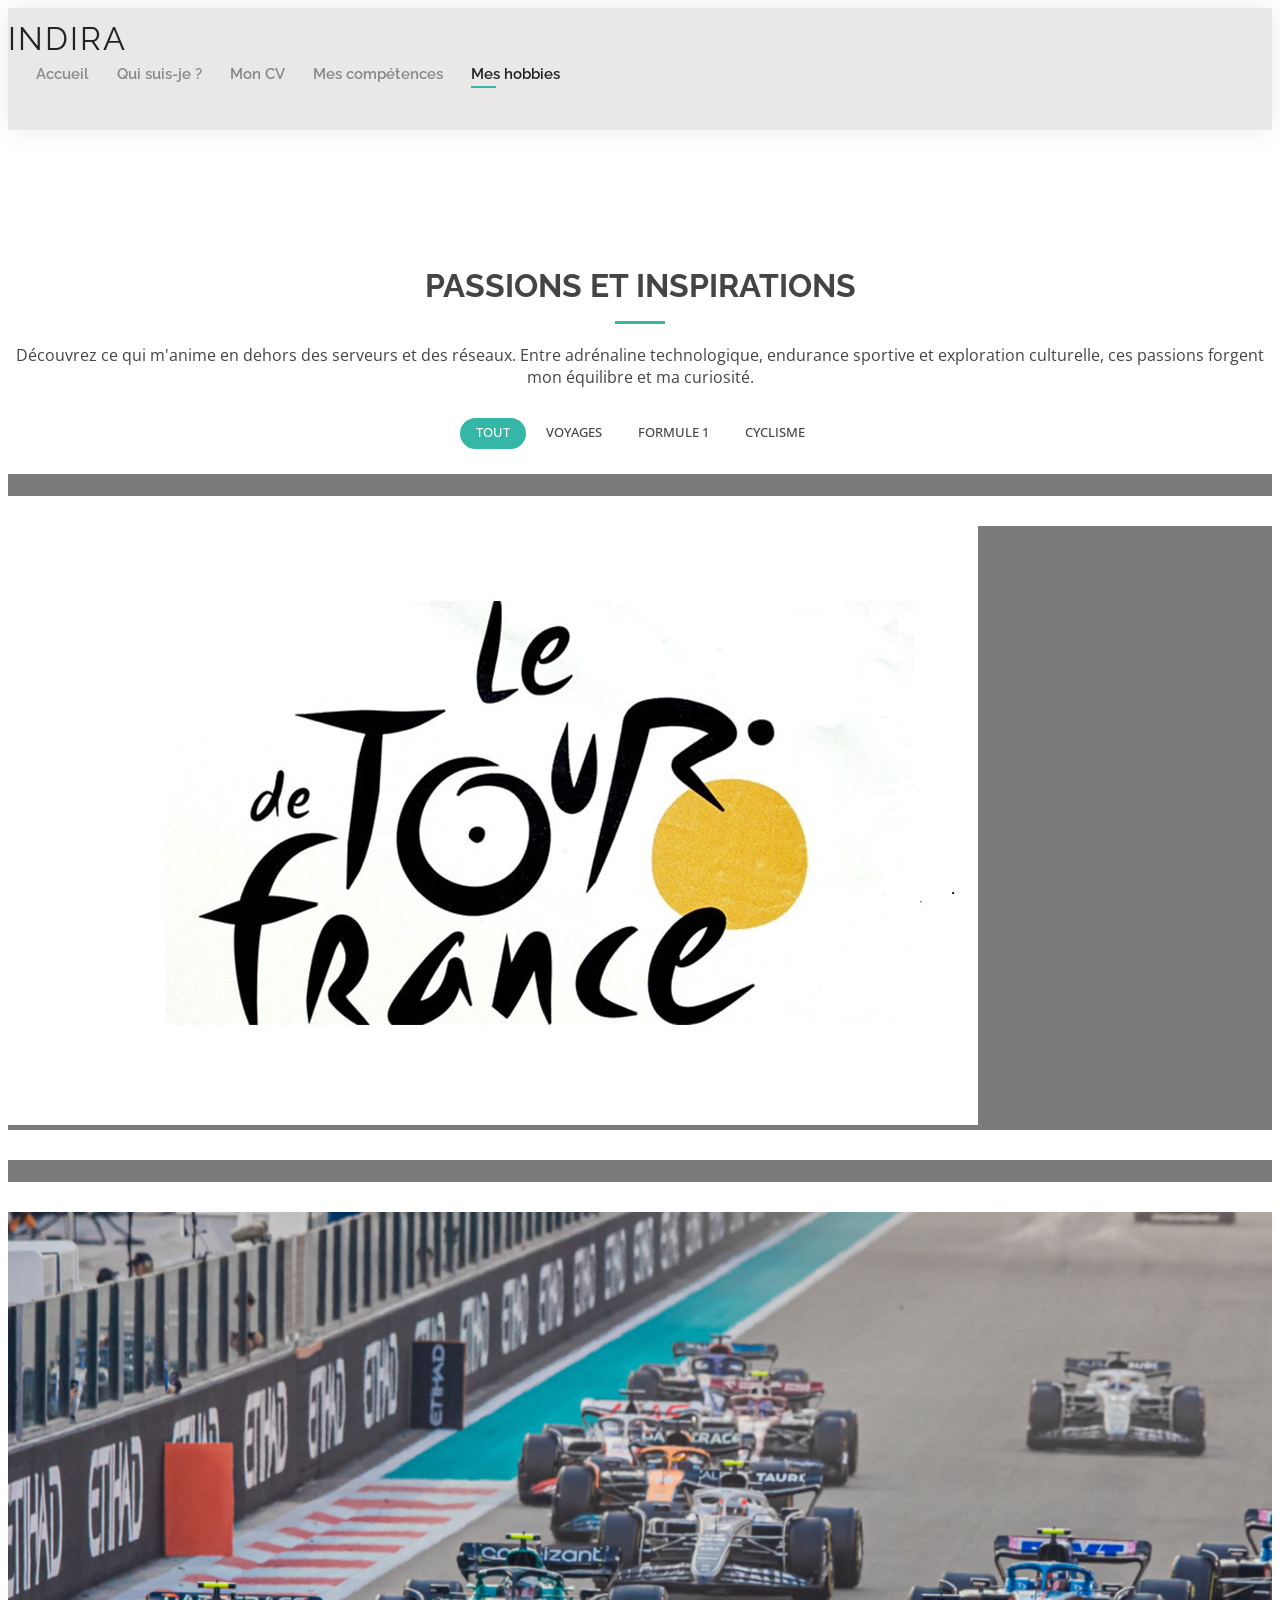
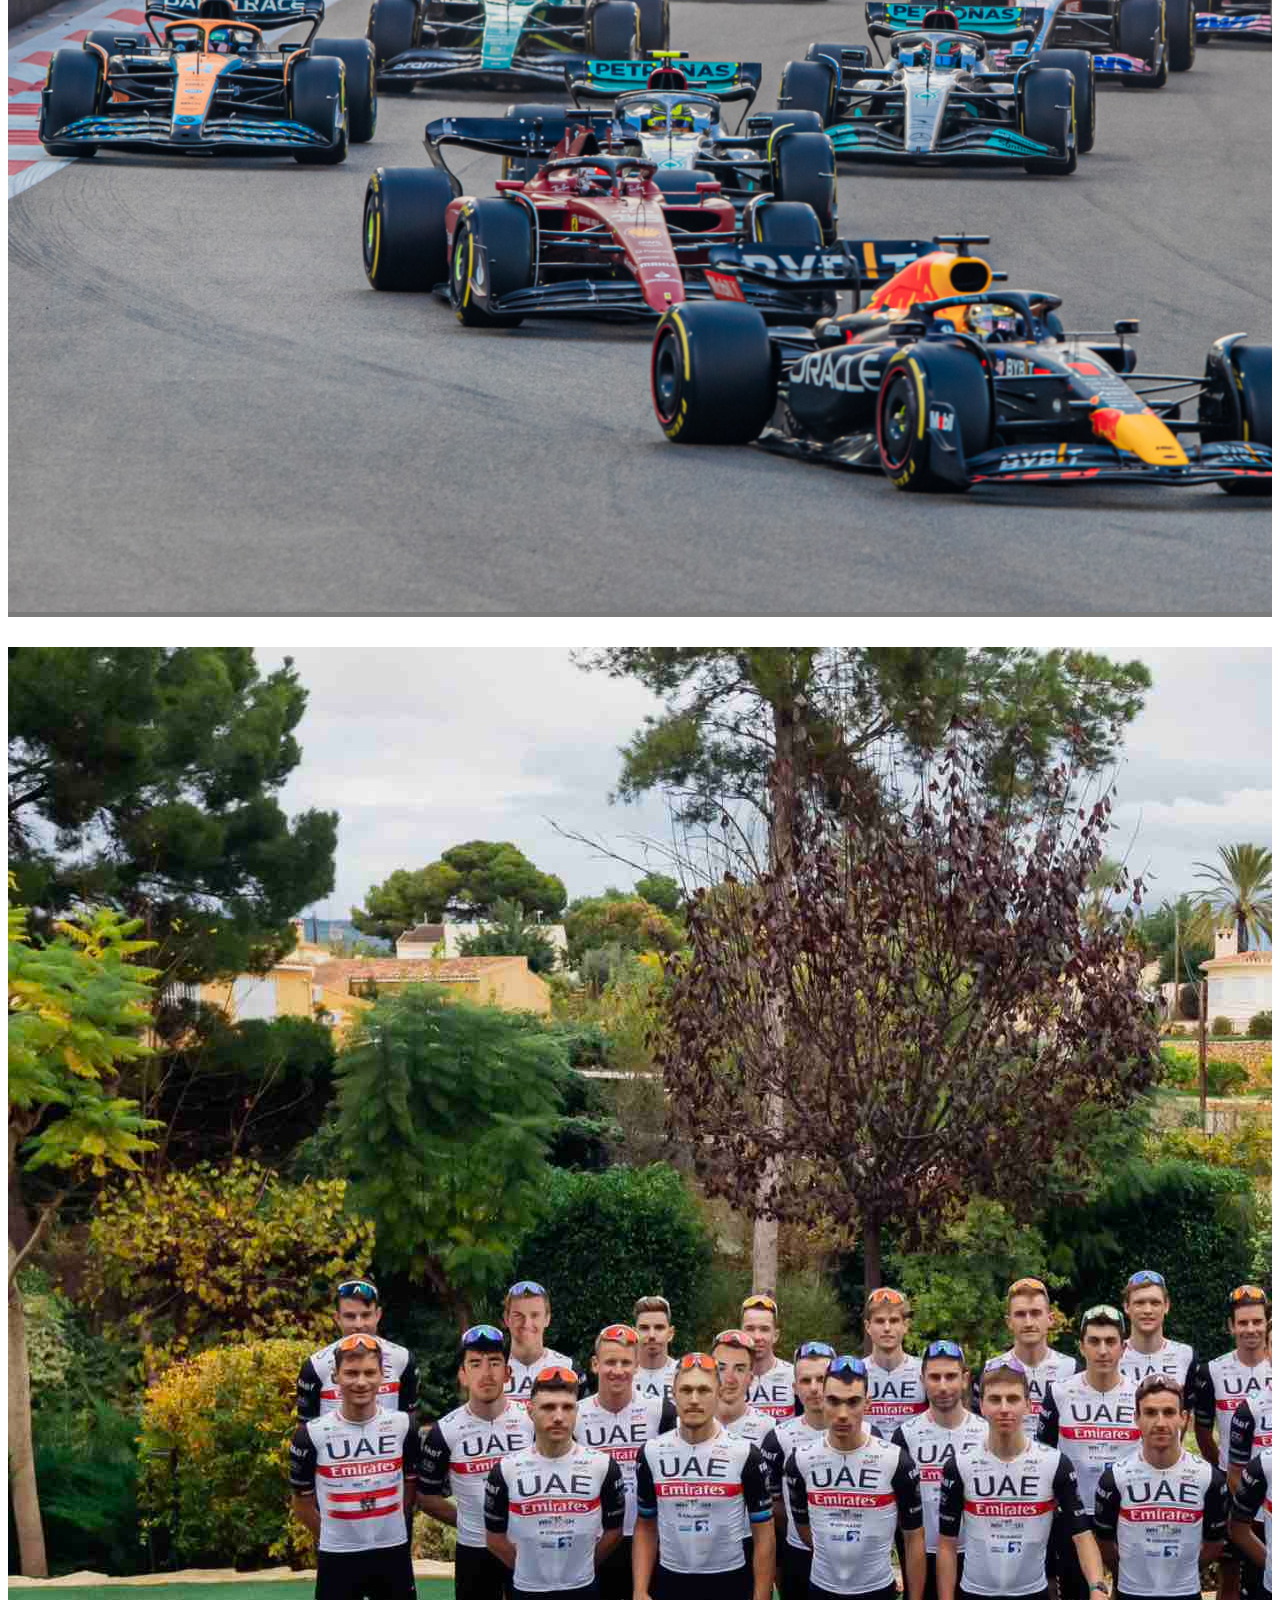
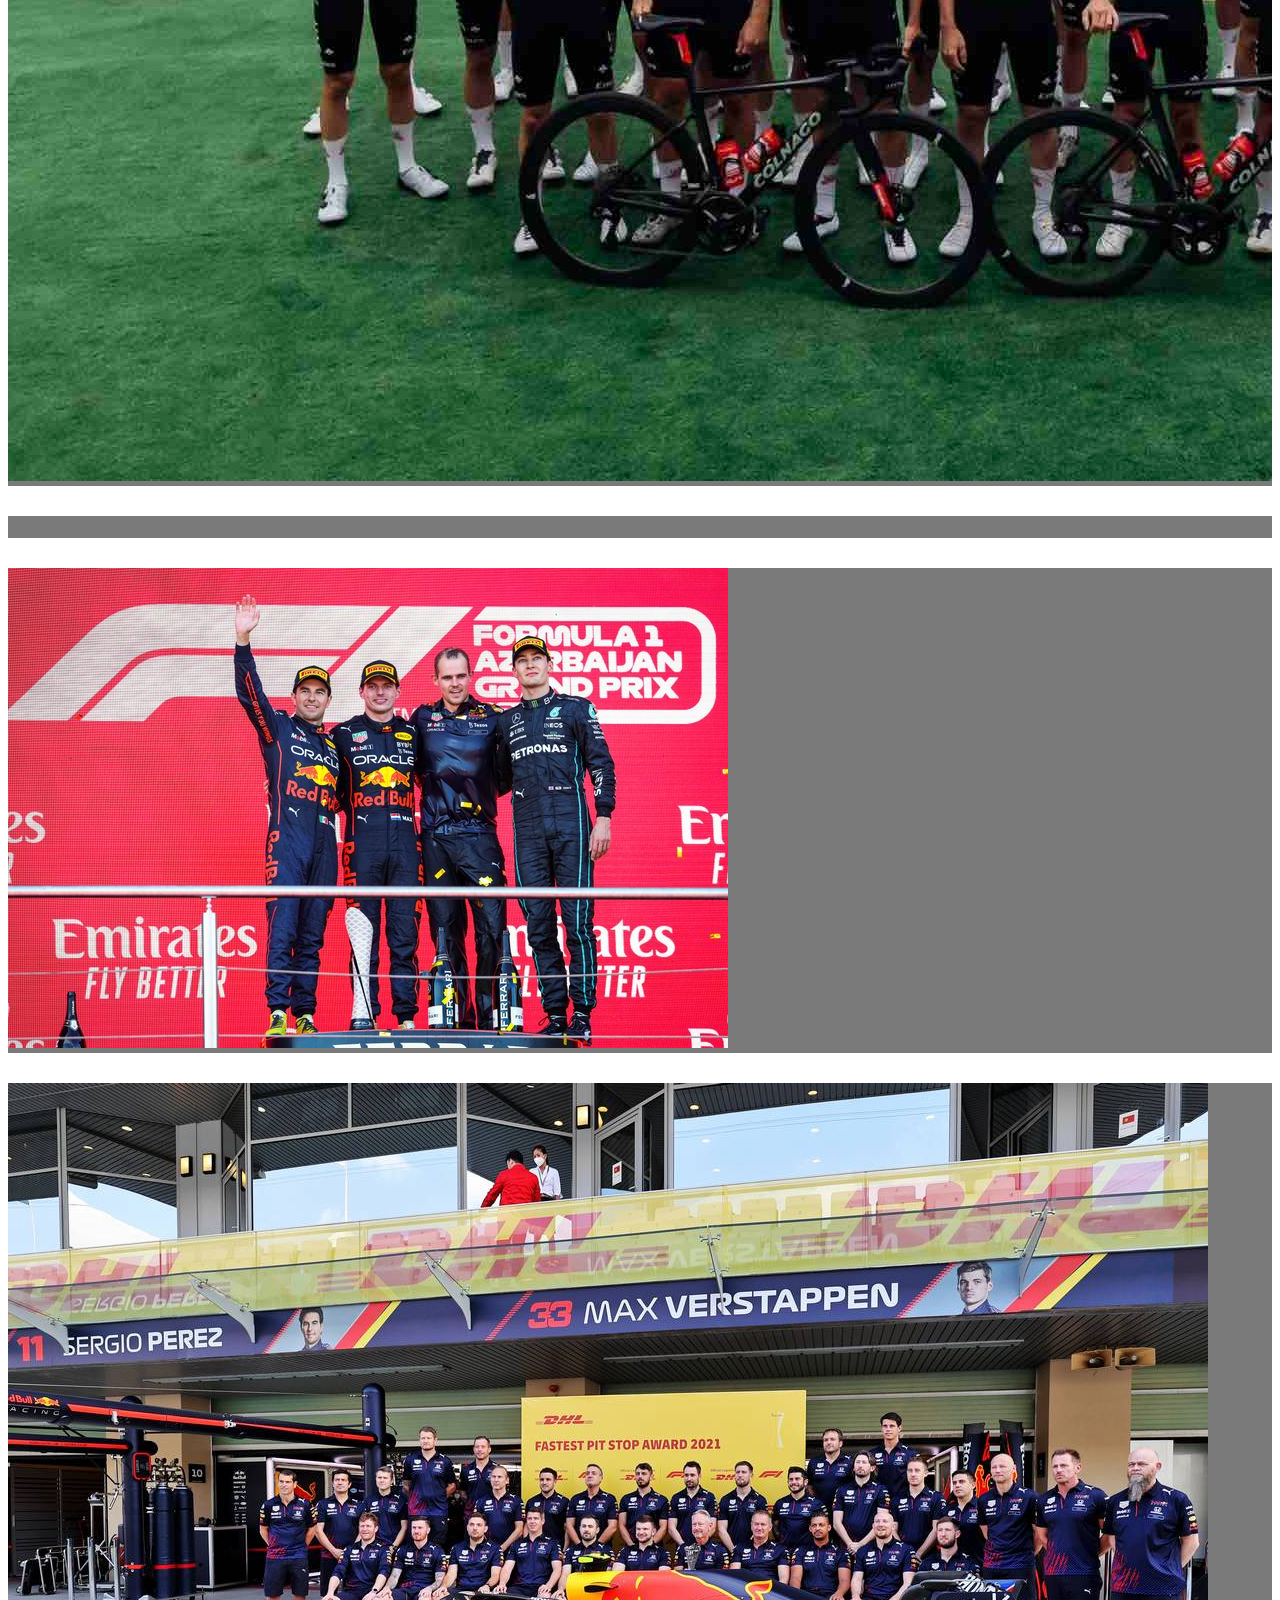
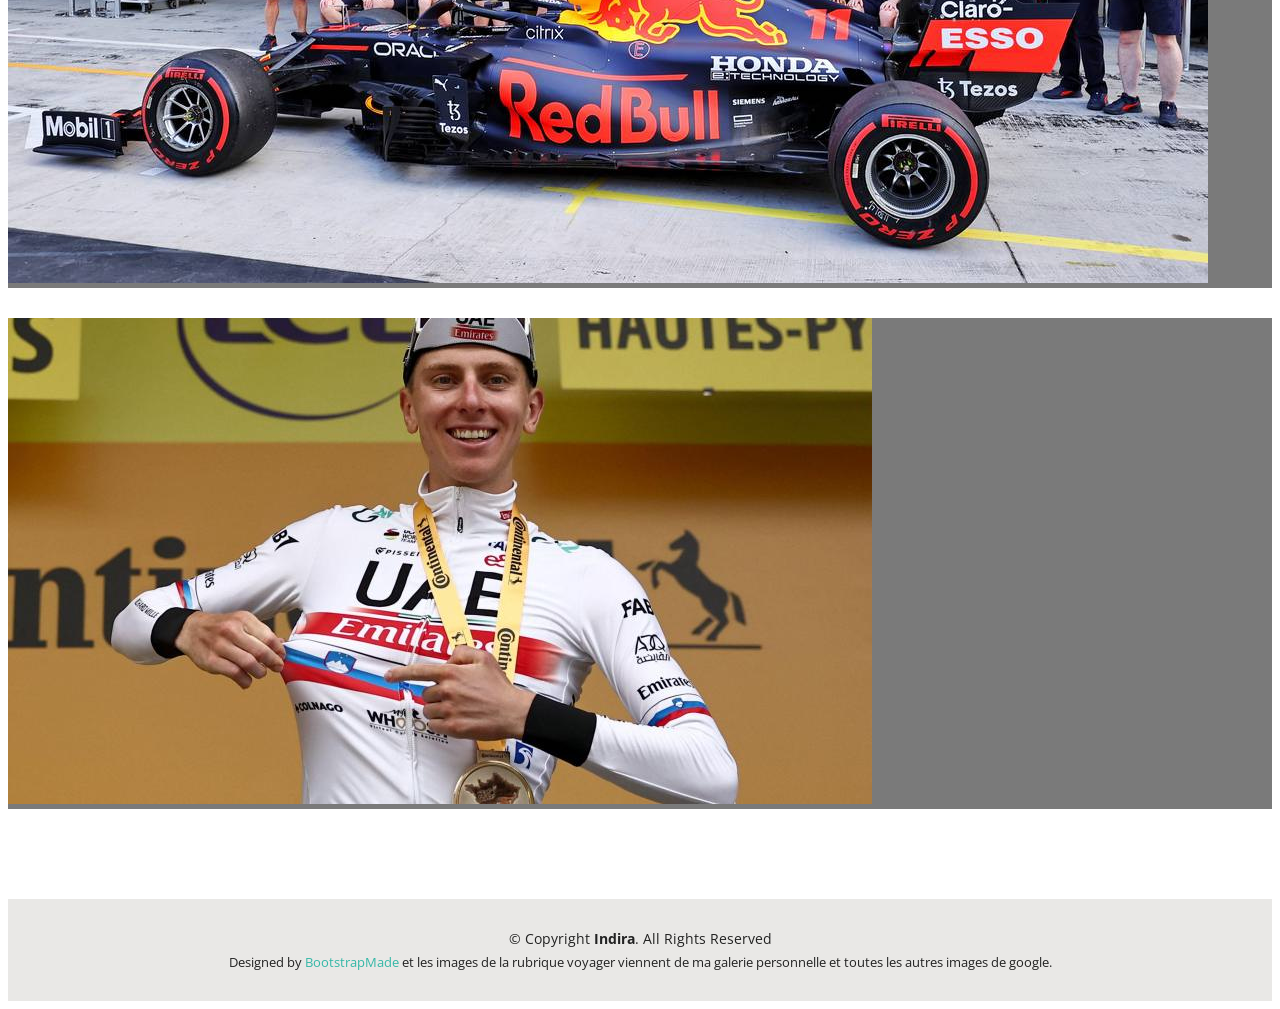
==== portfolio.html @ 8bf29c70 "Add files via upload" ====
<!DOCTYPE html>
<html lang="fr">

<head>
  <meta charset="utf-8">
  <meta content="width=device-width, initial-scale=1.0" name="viewport">

  <title>Indira Luis - Mes hobbies</title>
  <meta content="" name="description">
  <meta content="" name="keywords">

  <!-- Favicons -->
  <link href="assets/img/favicon.png" rel="icon">
  <link href="assets/img/apple-touch-icon.png" rel="apple-touch-icon">

  <!-- Google Fonts -->
  <link href="https://fonts.googleapis.com/css?family=Open+Sans:300,300i,400,400i,600,600i,700,700i|Raleway:300,300i,400,400i,500,500i,600,600i,700,700i|Poppins:300,300i,400,400i,500,500i,600,600i,700,700i" rel="stylesheet">

  <!-- Vendor CSS Files -->
  <link href="assets/vendor/aos/aos.css" rel="stylesheet">
  <link href="assets/vendor/bootstrap/css/bootstrap.min.css" rel="stylesheet">
  <link href="assets/vendor/bootstrap-icons/bootstrap-icons.css" rel="stylesheet">
  <link href="assets/vendor/boxicons/css/boxicons.min.css" rel="stylesheet">
  <link href="assets/vendor/glightbox/css/glightbox.min.css" rel="stylesheet">
  <link href="assets/vendor/swiper/swiper-bundle.min.css" rel="stylesheet">

  <!-- Template Main CSS File -->
  <link href="assets/css/style.css" rel="stylesheet">

  <!-- =======================================================
  * Template Name: Kelly
  * Updated: Sep 18 2023 with Bootstrap v5.3.2
  * Template URL: https://bootstrapmade.com/kelly-free-bootstrap-cv-resume-html-template/
  * Author: BootstrapMade.com
  * License: https://bootstrapmade.com/license/
  ======================================================== -->
</head>

<body>

  <!-- ======= Header ======= -->
  <header id="header" class="fixed-top">
    <div class="container-fluid d-flex justify-content-between align-items-center">

      <h1 class="logo me-auto me-lg-0"><a href="index.html">Indira</a></h1>
      <!-- Uncomment below if you prefer to use an image logo -->
      <!-- <a href="index.html" class="logo"><img src="assets/img/logo.png" alt="" class="img-fluid"></a>-->

      <nav id="navbar" class="navbar order-last order-lg-0">
        <ul>
          <li><a href="index.html">Accueil</a></li>
          <li><a href="about.html">Qui suis-je ?</a></li>
          <li><a href="resume.html">Mon CV</a></li>
          <li><a href="services.html">Mes compétences</a></li>
          <li><a class="active" href="portfolio.html">Mes hobbies</a></li>
        </ul>
        <i class="bi bi-list mobile-nav-toggle"></i>
      </nav><!-- .navbar -->

      <div class="header-social-links">
        <a href="https://www.linkedin.com/in/indira-luis" class="linkedin"><i class="bi bi-linkedin"></i></i></a>
      </div>

    </div>

  </header><!-- End Header -->

  <main id="main">

    <!-- ======= Portfolio Section ======= -->
    <section id="portfolio" class="portfolio">
      <div class="container" data-aos="fade-up">

        <div class="section-title">
          <h2>Passions et inspirations</h2>
          <p>Découvrez ce qui m'anime en dehors des serveurs et des réseaux. Entre adrénaline technologique, endurance sportive et exploration culturelle, ces passions forgent mon équilibre et ma curiosité.</p>
        </div>

        <div class="row" data-aos="fade-up" data-aos-delay="100">
      <div class="col-lg-12 d-flex justify-content-center">
        <ul id="portfolio-flters">
          <li data-filter="*" class="filter-active">Tout</li>
          <li data-filter=".filter-app">Voyages</li>
          <li data-filter=".filter-card">Formule 1</li>
          <li data-filter=".filter-web">Cyclisme</li>
        </ul>
      </div>
    </div>

    <div class="row portfolio-container" data-aos="fade-up" data-aos-delay="200">

      <div class="col-lg-4 col-md-6 portfolio-item filter-app">
        <div class="portfolio-wrap">
          <img src="assets/img/portfolio/portfolio-1.jpg" class="img-fluid" alt="">
          <div class="portfolio-info">
            <h4>Le Mexique</h4>
            <p>Exploration et culture</p>
            <div class="portfolio-links">
              <a href="assets/img/portfolio/portfolio-1.jpg" data-gallery="portfolioGallery" class="portfolio-lightbox" title=" le Mexique est un pays réputé pour ses plages du Pacifique et du golfe du Mexique, ainsi que pour ses paysages variés - entre montagnes, déserts et jungles"><i class="bx bx-plus"></i></a>
              <a href="portfolio-details.html" class="portfolio-details-lightbox" data-glightbox="type: external" title="Portfolio Details"><i class="bx bx-link"></i></a>
            </div>
          </div>
        </div>
      </div>

      <div class="col-lg-4 col-md-6 portfolio-item filter-web">
        <div class="portfolio-wrap">
          <img src="assets/img/portfolio/portfolio-2.jpg" class="img-fluid" alt="">
          <div class="portfolio-info">
            <h4>Le Tour de France</h4>
            <p>Endurance et performance</p>
            <div class="portfolio-links">
              <a href="assets/img/portfolio/portfolio-2.jpg" data-gallery="portfolioGallery" class="portfolio-lightbox" title="Le Tour de France est une compétition cycliste par étapes masculine qui traverse la France avec des incursions occasionnelles dans les pays voisins"><i class="bx bx-plus"></i></a>
              <a href="portfolio-details.html" class="portfolio-details-lightbox" data-glightbox="type: external" title="Portfolio Details"><i class="bx bx-link"></i></a>
            </div>
          </div>
        </div>
      </div>

      <div class="col-lg-4 col-md-6 portfolio-item filter-app">
        <div class="portfolio-wrap">
          <img src="assets/img/portfolio/portfolio-3.jpg" class="img-fluid" alt="">
          <div class="portfolio-info">
            <h4>La Grèce</h4>
            <p>Patrimoine et histoire</p>
            <div class="portfolio-links">
              <a href="assets/img/portfolio/portfolio-3.jpg" data-gallery="portfolioGallery" class="portfolio-lightbox" title="Athènes, sa capitale, regroupe de nombreux sites d'intérêt, notamment l'Acropole, datant du Ve siècle avant JC, où se trouve le Parthénon. La Grèce est également connue pour ses plages, des étendues de sable noir de Santorin aux complexes animés de Mykonos"><i class="bx bx-plus"></i></a>
              <a href="portfolio-details.html" class="portfolio-details-lightbox" data-glightbox="type: external" title="Portfolio Details"><i class="bx bx-link"></i></a>
            </div>
          </div>
        </div>
      </div>

      <div class="col-lg-4 col-md-6 portfolio-item filter-card">
        <div class="portfolio-wrap">
          <img src="assets/img/portfolio/portfolio-4.jpg" class="img-fluid" alt="">
          <div class="portfolio-info">
            <h4>Circuit de Spa</h4>
            <p>Précision et vitesse</p>
            <div class="portfolio-links">
              <a href="assets/img/portfolio/portfolio-4.jpg" data-gallery="portfolioGallery" class="portfolio-lightbox" title="Le circuit de Spa-Francorchamps est un circuit automobile situé à proximité de Francorchamps dans la province de Liège, en Belgique"><i class="bx bx-plus"></i></a>
              <a href="portfolio-details.html" class="portfolio-details-lightbox" data-glightbox="type: external" title="Portfolio Details"><i class="bx bx-link"></i></a>
            </div>
          </div>
        </div>
      </div>

      <div class="col-lg-4 col-md-6 portfolio-item filter-web">
        <div class="portfolio-wrap">
          <img src="assets/img/portfolio/portfolio-5.jpg" class="img-fluid" alt="">
          <div class="portfolio-info">
            <h4>UAE Emirates</h4>
            <p>Esprit d'Équipe</p>
            <div class="portfolio-links">
              <a href="assets/img/portfolio/portfolio-5.jpg" data-gallery="portfolioGallery" class="portfolio-lightbox" title="L'équipe cycliste UAE Emirates, officiellement United Arab Emirates Team Emirates est une équipe cycliste professionnelle"><i class="bx bx-plus"></i></a>
              <a href="portfolio-details.html" class="portfolio-details-lightbox" data-glightbox="type: external" title="Portfolio Details"><i class="bx bx-link"></i></a>
            </div>
          </div>
        </div>
      </div>

      <div class="col-lg-4 col-md-6 portfolio-item filter-app">
        <div class="portfolio-wrap">
          <img src="assets/img/portfolio/portfolio-6.jpg" class="img-fluid" alt="">
          <div class="portfolio-info">
            <h4>La Lituanie</h4>
            <p>Découverte Baltique</p>
            <div class="portfolio-links">
              <a href="assets/img/portfolio/portfolio-6.jpg" data-gallery="portfolioGallery" class="portfolio-lightbox" title="La Lituanie est le pays le plus au sud des États baltes. Ancien pays du bloc soviétique, elle est frontalière de la Pologne, la Lettonie et la Biélorussie. Vilnius, la capitale située près de la frontière avec la Biélorussie, est réputée pour sa vieille ville médiévale"><i class="bx bx-plus"></i></a>
              <a href="portfolio-details.html" class="portfolio-details-lightbox" data-glightbox="type: external" title="Portfolio Details"><i class="bx bx-link"></i></a>
            </div>
          </div>
        </div>
      </div>

      <div class="col-lg-4 col-md-6 portfolio-item filter-card">
        <div class="portfolio-wrap">
          <img src="assets/img/portfolio/portfolio-7.jpg" class="img-fluid" alt="">
          <div class="portfolio-info">
            <h4>Max Verstappen</h4>
            <p>Détermination</p>
            <div class="portfolio-links">
              <a href="assets/img/portfolio/portfolio-7.jpg" data-gallery="portfolioGallery" class="portfolio-lightbox" title="Triple champion du monde, Max Verstappen excelle par sa capacité à exploiter la télémétrie pour optimiser chaque millième de seconde. Ce qui m'inspire, c'est son approche analytique de la course et sa maîtrise technique absolue face à des systèmes technologiques ultra-complexes. Une référence en termes de précision et de quête de performance constante."><i class="bx bx-plus"></i></a>
              <a href="portfolio-details.html" class="portfolio-details-lightbox" data-glightbox="type: external" title="Portfolio Details"><i class="bx bx-link"></i></a>
            </div>
          </div>
        </div>
      </div>

      <div class="col-lg-4 col-md-6 portfolio-item filter-card">
        <div class="portfolio-wrap">
          <img src="assets/img/portfolio/portfolio-8.jpg" class="img-fluid" alt="">
          <div class="portfolio-info">
            <h4>Red Bull Racing</h4>
            <p>Ingénierie de Pointe</p>
            <div class="portfolio-links">
              <a href="assets/img/portfolio/portfolio-8.jpg" data-gallery="portfolioGallery" class="portfolio-lightbox" title="Red Bull Racing est une écurie autrichienne créée en 2005 par le groupe Red Bull GmbH"><i class="bx bx-plus"></i></a>
              <a href="portfolio-details.html" class="portfolio-details-lightbox" data-glightbox="type: external" title="Portfolio Details"><i class="bx bx-link"></i></a>
            </div>
          </div>
        </div>
      </div>

      <div class="col-lg-4 col-md-6 portfolio-item filter-web">
        <div class="portfolio-wrap">
          <img src="assets/img/portfolio/portfolio-9.jpg" class="img-fluid" alt="">
          <div class="portfolio-info">
            <h4>Tadej Pogačar</h4>
            <p>L'art de l'offensive</p>
                <div class="portfolio-links">
                  <a href="assets/img/portfolio/portfolio-9.jpg" data-gallery="portfolioGallery" class="portfolio-lightbox" title="Double vainqueur du Tour de France à seulement 25 ans, Tadej Pogačar incarne un cyclisme moderne, offensif et audacieux. Ce qui me fascine chez lui, c'est son instinct de compétiteur et sa capacité à renverser une situation complexe par une attaque imprévue : une véritable leçon de panache et de stratégie."><i class="bx bx-plus"></i></a>
                  <a href="portfolio-details.html" class="portfolio-details-lightbox" data-glightbox="type: external" title="Portfolio Details"><i class="bx bx-link"></i></a>
                </div>
          </div>
        </div>
      </div>

    </div>
  </div>
</section><!-- End Portfolio Section -->

  </main><!-- End #main -->

  <!-- ======= Footer ======= -->
  <footer id="footer">
    <div class="container">
      <div class="copyright">
        &copy; Copyright <strong><span>Indira</span></strong>. All Rights Reserved
      </div>
      <div class="credits">
        <!-- All the links in the footer should remain intact. -->
        <!-- You can delete the links only if you purchased the pro version. -->
        <!-- Licensing information: https://bootstrapmade.com/license/ -->
        <!-- Purchase the pro version with working PHP/AJAX contact form: https://bootstrapmade.com/kelly-free-bootstrap-cv-resume-html-template/ -->
        Designed by <a href="https://bootstrapmade.com/">BootstrapMade</a>
       et les images de la rubrique voyager viennent de ma galerie personnelle et toutes les autres images de google.
      </div>
    </div>
  </footer><!-- End  Footer -->

  <div id="preloader"></div>
  <a href="#" class="back-to-top d-flex align-items-center justify-content-center"><i class="bi bi-arrow-up-short"></i></a>

  <!-- Vendor JS Files -->
  <script src="assets/vendor/purecounter/purecounter_vanilla.js"></script>
  <script src="assets/vendor/aos/aos.js"></script>
  <script src="assets/vendor/bootstrap/js/bootstrap.bundle.min.js"></script>
  <script src="assets/vendor/glightbox/js/glightbox.min.js"></script>
  <script src="assets/vendor/isotope-layout/isotope.pkgd.min.js"></script>
  <script src="assets/vendor/swiper/swiper-bundle.min.js"></script>
  <script src="assets/vendor/waypoints/noframework.waypoints.js"></script>
  <script src="assets/vendor/php-email-form/validate.js"></script>

  <!-- Template Main JS File -->
  <script src="assets/js/main.js"></script>

</body>

</html>
---- assets/css/style.css ----
/**
* Template Name: Kelly
* Updated: Sep 18 2023 with Bootstrap v5.3.2
* Template URL: https://bootstrapmade.com/kelly-free-bootstrap-cv-resume-html-template/
* Author: BootstrapMade.com
* License: https://bootstrapmade.com/license/
*/

/*--------------------------------------------------------------
# General
--------------------------------------------------------------*/
@import url('https://fonts.googleapis.com/css?family=Advent+Pro|Dancing+Script&display=swap');


body {
  font-family: "Open Sans", sans-serif;
  color: #444444;
}

a {
  color: #34b7a7;
  text-decoration: none;
}

a:hover {
  color: #51cdbe;
  text-decoration: none;
}

h1,
h2,
h3,
h4,
h5,
h6 {
  font-family: "Raleway", sans-serif;
}

#main {
  margin-top: 50px;
}

@media (max-width: 992px) {
  #main {
    margin-top: 30px;
  }
}

/*--------------------------------------------------------------
# Preloader
--------------------------------------------------------------*/
#preloader {
  position: fixed;
  top: 0;
  left: 0;
  right: 0;
  bottom: 0;
  z-index: 9999;
  overflow: hidden;
  background: #fff;
}

#preloader:before {
  content: "";
  position: fixed;
  top: calc(50% - 30px);
  left: calc(50% - 30px);
  border: 6px solid #34b7a7;
  border-top-color: #dcf5f2;
  border-radius: 50%;
  width: 60px;
  height: 60px;
  animation: animate-preloader 1s linear infinite;
}

@keyframes animate-preloader {
  0% {
    transform: rotate(0deg);
  }

  100% {
    transform: rotate(360deg);
  }
}

/*--------------------------------------------------------------
# Back to top button
--------------------------------------------------------------*/
.back-to-top {
  position: fixed;
  visibility: hidden;
  opacity: 0;
  right: 15px;
  bottom: 15px;
  z-index: 996;
  background: #34b7a7;
  width: 40px;
  height: 40px;
  border-radius: 50px;
  transition: all 0.4s;
}

.back-to-top i {
  font-size: 24px;
  color: #fff;
  line-height: 0;
}

.back-to-top:hover {
  background: #49cbbb;
  color: #fff;
}

.back-to-top.active {
  visibility: visible;
  opacity: 1;
}

/*--------------------------------------------------------------
# Header
--------------------------------------------------------------*/
#header {
  background: #e9e8e6;
  box-shadow: 0px 0px 25px 0 rgba(0, 0, 0, 0.08);
  z-index: 997;
  padding: 15px 0;
}

#header .logo {
  font-size: 32px;
  margin: 0;
  padding: 0;
  line-height: 1;
  font-weight: 400;
  letter-spacing: 2px;
  text-transform: uppercase;
}

#header .logo a {
  color: #222222;
}

#header .logo img {
  max-height: 40px;
}

@media (max-width: 992px) {
  #header .logo {
    font-size: 28px;
  }
}

/*--------------------------------------------------------------
# Header Social Links
--------------------------------------------------------------*/
.header-social-links {
  padding-right: 15px;
}

.header-social-links a {
  color: #6f6f6f;
  padding-left: 10px;
  display: inline-block;
  line-height: 1px;
  transition: 0.3s;
  font-size: 24px;
}

.header-social-links a:hover {
  color: #34b7a7;
}

/*--------------------------------------------------------------
# Navigation Menu
--------------------------------------------------------------*/
/**
* Desktop Navigation 
*/
.navbar {
  padding: 0;
}

.navbar ul {
  margin: 0;
  padding: 0;
  display: flex;
  list-style: none;
  align-items: center;
}

.navbar li {
  position: relative;
  padding: 10px 0 10px 28px;
}

.navbar a,
.navbar a:focus {
  display: flex;
  align-items: center;
  justify-content: space-between;
  font-family: "Raleway", sans-serif;
  font-size: 15px;
  font-weight: 600;
  color: #888888;
  white-space: nowrap;
  transition: 0.3s;
  position: relative;
}

.navbar a i,
.navbar a:focus i {
  font-size: 12px;
  line-height: 0;
  margin-left: 5px;
}

.navbar>ul>li>a:before {
  content: "";
  position: absolute;
  width: 0;
  height: 2px;
  bottom: -5px;
  left: 0;
  background-color: #34b7a7;
  visibility: hidden;
  width: 0px;
  transition: all 0.3s ease-in-out 0s;
}

.navbar a:hover:before,
.navbar li:hover>a:before,
.navbar .active:before {
  visibility: visible;
  width: 25px;
}

.navbar a:hover,
.navbar .active,
.navbar .active:focus,
.navbar li:hover>a {
  color: #222222;
}

.navbar .dropdown ul {
  display: block;
  position: absolute;
  left: 14px;
  top: calc(100% + 30px);
  margin: 0;
  padding: 10px 0;
  z-index: 99;
  opacity: 0;
  visibility: hidden;
  background: #fff;
  box-shadow: 0px 0px 30px rgba(127, 137, 161, 0.25);
  transition: 0.3s;
  border-radius: 4px;
}

.navbar .dropdown ul li {
  min-width: 200px;
  padding: 0;
}

.navbar .dropdown ul a {
  padding: 10px 20px;
  font-size: 15px;
  text-transform: none;
  font-weight: 600;
}

.navbar .dropdown ul a i {
  font-size: 12px;
}

.navbar .dropdown ul a:hover,
.navbar .dropdown ul .active:hover,
.navbar .dropdown ul li:hover>a {
  color: #34b7a7;
}

.navbar .dropdown:hover>ul {
  opacity: 1;
  top: 100%;
  visibility: visible;
}

.navbar .dropdown .dropdown ul {
  top: 0;
  left: calc(100% - 30px);
  visibility: hidden;
}

.navbar .dropdown .dropdown:hover>ul {
  opacity: 1;
  top: 0;
  left: 100%;
  visibility: visible;
}

@media (max-width: 1366px) {
  .navbar .dropdown .dropdown ul {
    left: -90%;
  }

  .navbar .dropdown .dropdown:hover>ul {
    left: -100%;
  }
}

/**
* Mobile Navigation 
*/
.mobile-nav-toggle {
  color: #222222;
  font-size: 28px;
  cursor: pointer;
  display: none;
  line-height: 0;
  transition: 0.5s;
}

.mobile-nav-toggle.bi-x {
  color: #fff;
}

@media (max-width: 991px) {
  .mobile-nav-toggle {
    display: block;
  }

  .navbar ul {
    display: none;
  }
}

.navbar-mobile {
  position: fixed;
  overflow: hidden;
  top: 0;
  right: 0;
  left: 0;
  bottom: 0;
  background: rgba(9, 9, 9, 0.9);
  transition: 0.3s;
  z-index: 999;
}

.navbar-mobile .mobile-nav-toggle {
  position: absolute;
  top: 15px;
  right: 15px;
}

.navbar-mobile ul {
  display: block;
  position: absolute;
  top: 55px;
  right: 15px;
  bottom: 15px;
  left: 15px;
  padding: 10px 0;
  border-radius: 10px;
  background-color: #fff;
  overflow-y: auto;
  transition: 0.3s;
}

.navbar-mobile a,
.navbar-mobile a:focus {
  font-size: 15px;
  padding-right: 15px;
  color: #222222;
}

.navbar-mobile a:hover,
.navbar-mobile .active,
.navbar-mobile li:hover>a {
  color: #34b7a7;
}

.navbar-mobile .getstarted,
.navbar-mobile .getstarted:focus {
  margin: 15px;
}

.navbar-mobile .dropdown ul {
  position: static;
  display: none;
  margin: 10px 20px;
  padding: 10px 0;
  z-index: 99;
  opacity: 1;
  visibility: visible;
  background: #fff;
  box-shadow: 0px 0px 30px rgba(127, 137, 161, 0.25);
}

.navbar-mobile .dropdown ul li {
  min-width: 200px;
}

.navbar-mobile .dropdown ul a {
  padding: 10px 20px;
}

.navbar-mobile .dropdown ul a i {
  font-size: 12px;
}

.navbar-mobile .dropdown ul a:hover,
.navbar-mobile .dropdown ul .active:hover,
.navbar-mobile .dropdown ul li:hover>a {
  color: #34b7a7;
}

.navbar-mobile .dropdown>.dropdown-active {
  display: block;
}

/*--------------------------------------------------------------
# Hero Section
--------------------------------------------------------------*/
#hero {
  width: 100%;
  height: 100vh;
  background: url("../img/hero-bg.jpg") top right;
  background-size: cover;
}

#hero .container {
  padding-top: 70px;
  position: relative;
}

@media (max-width: 992px) {
  #hero .container {
    padding-top: 58px;
  }
}

#hero h1 {
  font-family: 'Dancing Script', cursive;
    text-align: center;
    color: black;
    font-size: 6em;
    margin-top: 100px;
    text-shadow: 1px 3px 2px grey;
}


#premierTrait {
  height: 1px;
    width: 25%;
    margin: -3px auto;
    background-color: black;
    box-shadow: 1px 3px 2px grey;
}

#hero h3 {
  text-align: center;
    color: black;
    font-size: 3em;
    text-shadow: 1px 3px 2px grey;
}


#hero .btn-about {
  font-family: "Raleway", sans-serif;
  text-transform: uppercase;
  font-weight: 600;
  font-size: 12px;
  letter-spacing: 1px;
  display: inline-block;
  padding: 12px 40px;
  border-radius: 50px;
  transition: 0.5s;
  margin-top: 30px;
  color: #fff;
  background: #34b7a7;
}

#hero .btn-about:hover {
  background: #3dc8b7;
}

@media (min-width: 1024px) {
  #hero {
    background-attachment: fixed;
  }
}

@media (max-width: 992px) {
  #hero:before {
    content: "";
    background: rgba(255, 255, 255, 0.8);
    position: absolute;
    bottom: 0;
    top: 0;
    left: 0;
    right: 0;
  }

  #hero h1 {
    font-size: 28px;
    line-height: 36px;
  }

  #hero h2 {
    font-size: 18px;
    line-height: 24px;
  }
}

/*--------------------------------------------------------------
# Sections General
--------------------------------------------------------------*/
section {
  padding: 60px 0;
}

.section-bg {
  background-color: #e7f8f6;
}

.section-title {
  text-align: center;
  padding-bottom: 30px;
}

.section-title h2 {
  font-size: 32px;
  font-weight: bold;
  text-transform: uppercase;
  margin-bottom: 20px;
  padding-bottom: 20px;
  position: relative;
}

.section-title h2::after {
  content: "";
  position: absolute;
  display: block;
  width: 50px;
  height: 3px;
  background: #34b7a7;
  bottom: 0;
  left: calc(50% - 25px);
}

.section-title p {
  margin-bottom: 0;
}

/*--------------------------------------------------------------
# Cta
--------------------------------------------------------------*/
.cta {
  background: linear-gradient(rgba(0, 0, 0, 0.6), rgba(0, 0, 0, 0.6)), url("../img/bg-1.jpg") fixed center center;
  background-size: cover;
  padding: 80px 0;
}

.cta h3 {
  color: #fff;
  font-size: 28px;
  font-weight: 700;
}

.cta p {
  color: #fff;
}

.cta .cta-btn {
  font-family: "Raleway", sans-serif;
  text-transform: uppercase;
  font-weight: 500;
  font-size: 16px;
  letter-spacing: 1px;
  display: inline-block;
  padding: 8px 20px;
  border-radius: 2px;
  transition: 0.5s;
  margin: 10px;
  border: 2px solid #fff;
  color: #fff;
}

.cta .cta-btn:hover {
  background: #34b7a7;
  border: 2px solid #34b7a7;
}

@media (max-width: 1024px) {
  .cta {
    background-attachment: scroll;
  }
}

@media (min-width: 769px) {
  .cta .cta-btn-container {
    display: flex;
    align-items: center;
    justify-content: flex-end;
  }
}

/*--------------------------------------------------------------
# Accueil 
--------------------------------------------------------------*/
.about .content h3 {
  font-weight: 700;
  font-size: 26px;
  color: #555555;
}

.about .content ul {
  list-style: none;
  padding: 0;
}

.about .content ul li {
  padding-bottom: 10px;
}

.about .content ul i {
  font-size: 20px;
  padding-right: 2px;
  color: #34b7a7;
}

.about .content p:last-child {
  margin-bottom: 0;
}

/*--------------------------------------------------------------
# tableau de compétences
--------------------------------------------------------------*/
.skills .progress {
  height: 60px;
  display: block;
  background: none;
  border-radius: 0;
}

.skills .progress .skill {
  padding: 10px 0;
  margin: 0 0 6px 0;
  text-transform: uppercase;
  display: block;
  font-weight: 600;
  font-family: "Poppins", sans-serif;
  color: #222222;
}

.skills .progress .skill .val {
  float: right;
  font-style: normal;
}

.skills .progress-bar-wrap {
  background: #f3f3f3;
}

.skills .progress-bar {
  width: 1px;
  height: 10px;
  transition: 0.9s;
  background-color: #34b7a7;
}

/*--------------------------------------------------------------
# Mes faits divers
--------------------------------------------------------------*/
.facts .counters span {
  font-size: 48px;
  display: block;
  color: #34b7a7;
}

.facts .counters p {
  padding: 0;
  margin: 0 0 20px 0;
  font-family: "Raleway", sans-serif;
  font-size: 14px;
}

/*--------------------------------------------------------------
# Les copains
--------------------------------------------------------------*/
.testimonials .section-header {
  margin-bottom: 40px;
}

.testimonials .testimonials-carousel,
.testimonials .testimonials-slider {
  overflow: hidden;
}

.testimonials .testimonial-item {
  text-align: center;
}

.testimonials .testimonial-item .testimonial-img {
  width: 120px;
  border-radius: 50%;
  border: 4px solid #fff;
  margin: 0 auto;
}

.testimonials .testimonial-item h3 {
  font-size: 20px;
  font-weight: bold;
  margin: 10px 0 5px 0;
  color: #111;
}

.testimonials .testimonial-item h4 {
  font-size: 14px;
  color: #999;
  margin: 0 0 15px 0;
}

.testimonials .testimonial-item .quote-icon-left,
.testimonials .testimonial-item .quote-icon-right {
  color: #c8efea;
  font-size: 26px;
}

.testimonials .testimonial-item .quote-icon-left {
  display: inline-block;
  left: -5px;
  position: relative;
}

.testimonials .testimonial-item .quote-icon-right {
  display: inline-block;
  right: -5px;
  position: relative;
  top: 10px;
}

.testimonials .testimonial-item p {
  font-style: italic;
  margin: 0 auto 15px auto;
}

@media (min-width: 992px) {
  .testimonials .testimonial-item p {
    width: 80%;
  }
}

.testimonials .swiper-pagination {
  margin-top: 20px;
  position: relative;
}

.testimonials .swiper-pagination .swiper-pagination-bullet {
  width: 12px;
  height: 12px;
  background-color: #fff;
  opacity: 1;
  border: 1px solid #34b7a7;
}

.testimonials .swiper-pagination .swiper-pagination-bullet-active {
  background-color: #34b7a7;
}

/*--------------------------------------------------------------
# Mon CV
--------------------------------------------------------------*/
.resume .resume-title {
  font-size: 26px;
  font-weight: 400;
  margin-top: 20px;
  margin-bottom: 20px;
  color: #222222;
}

.resume .resume-item {
  padding: 0 0 20px 20px;
  margin-top: -2px;
  border-left: 2px solid #34b7a7;
  position: relative;
}

.resume .resume-item h4 {
  line-height: 18px;
  font-size: 18px;
  font-weight: 600;
  font-family: "Poppins", sans-serif;
  color: #1d685f;
  margin-bottom: 10px;
}

.resume .resume-item h5 {
  font-size: 16px;
  background: #effbf9;
  padding: 5px 15px;
  display: inline-block;
  font-weight: 600;
  margin-bottom: 10px;
  color: #34b7a7;
}

.resume .resume-item ul {
  padding-left: 20px;
}

.resume .resume-item ul li {
  padding-bottom: 10px;
}

.resume .resume-item:last-child {
  padding-bottom: 0;
}

.resume .resume-item::before {
  content: "";
  position: absolute;
  width: 16px;
  height: 16px;
  border-radius: 50px;
  left: -9px;
  top: 0;
  background: #fff;
  border: 2px solid #34b7a7;
}

/*--------------------------------------------------------------
# Mes compétences
--------------------------------------------------------------*/
.services .icon-box {
  text-align: center;
  padding: 70px 20px 80px 20px;
  transition: all ease-in-out 0.3s;
  background: #fff;
  box-shadow: 0px 0 35px 0 rgba(0, 0, 0, 0.08);
}

.services .icon-box .icon {
  margin: 0 auto;
  width: 100px;
  height: 100px;
  display: flex;
  align-items: center;
  justify-content: center;
  transition: ease-in-out 0.3s;
  position: relative;
}

.services .icon-box .icon i {
  font-size: 36px;
  transition: 0.5s;
  position: relative;
}

.services .icon-box .icon svg {
  position: absolute;
  top: 0;
  left: 0;
}

.services .icon-box .icon svg path {
  transition: 0.5s;
  fill: #f5f5f5;
}

.services .icon-box h4 {
  font-weight: 600;
  margin: 10px 0 15px 0;
  font-size: 22px;
}

.services .icon-box h4 a {
  color: #222222;
  transition: ease-in-out 0.3s;
}

.services .icon-box p {
  line-height: 24px;
  font-size: 14px;
  margin-bottom: 0;
}

.services .iconbox-blue i {
  color: #47aeff;
}

.services .iconbox-blue:hover .icon i {
  color: #fff;
}

.services .iconbox-blue:hover .icon path {
  fill: #47aeff;
}

.services .iconbox-orange i {
  color: #ffa76e;
}

.services .iconbox-orange:hover .icon i {
  color: #fff;
}

.services .iconbox-orange:hover .icon path {
  fill: #ffa76e;
}

.services .iconbox-pink i {
  color: #e80368;
}

.services .iconbox-pink:hover .icon i {
  color: #fff;
}

.services .iconbox-pink:hover .icon path {
  fill: #e80368;
}

.services .iconbox-yellow i {
  color: #ffbb2c;
}

.services .iconbox-yellow:hover .icon i {
  color: #fff;
}

.services .iconbox-yellow:hover .icon path {
  fill: #ffbb2c;
}

.services .iconbox-red i {
  color: #ff5828;
}

.services .iconbox-red:hover .icon i {
  color: #fff;
}

.services .iconbox-red:hover .icon path {
  fill: #ff5828;
}

.services .iconbox-teal i {
  color: #11dbcf;
}

.services .iconbox-teal:hover .icon i {
  color: #fff;
}

.services .iconbox-teal:hover .icon path {
  fill: #11dbcf;
}

/*--------------------------------------------------------------
# Mes hobbies
--------------------------------------------------------------*/
.portfolio .portfolio-item {
  margin-bottom: 30px;
}

.portfolio #portfolio-flters {
  padding: 0;
  margin: 0 auto 20px auto;
  list-style: none;
  text-align: center;
}

.portfolio #portfolio-flters li {
  cursor: pointer;
  display: inline-block;
  padding: 8px 16px 10px 16px;
  font-size: 13px;
  font-weight: 500;
  line-height: 1;
  text-transform: uppercase;
  color: #444444;
  margin-bottom: 5px;
  transition: all 0.3s ease-in-out;
  border-radius: 50px;
}

.portfolio #portfolio-flters li:hover,
.portfolio #portfolio-flters li.filter-active {
  color: #fff;
  background: #34b7a7;
}

.portfolio #portfolio-flters li:last-child {
  margin-right: 0;
}

.portfolio .portfolio-wrap {
  transition: 0.3s;
  position: relative;
  overflow: hidden;
  z-index: 1;
  background: rgba(34, 34, 34, 0.6);
}

.portfolio .portfolio-wrap::before {
  content: "";
  background: rgba(34, 34, 34, 0.6);
  position: absolute;
  left: 0;
  right: 0;
  top: 0;
  bottom: 0;
  transition: all ease-in-out 0.3s;
  z-index: 2;
  opacity: 0;
}

.portfolio .portfolio-wrap img {
  transition: all ease-in-out 0.3s;
}

.portfolio .portfolio-wrap .portfolio-info {
  opacity: 0;
  position: absolute;
  top: 0;
  left: 0;
  right: 0;
  bottom: 0;
  z-index: 3;
  transition: all ease-in-out 0.3s;
  display: flex;
  flex-direction: column;
  justify-content: flex-end;
  align-items: flex-start;
  padding: 20px;
}

.portfolio .portfolio-wrap .portfolio-info h4 {
  font-size: 20px;
  color: #fff;
  font-weight: 600;
}

.portfolio .portfolio-wrap .portfolio-info p {
  color: rgba(255, 255, 255, 0.7);
  font-size: 14px;
  text-transform: uppercase;
  padding: 0;
  margin: 0;
  font-style: italic;
}

.portfolio .portfolio-wrap .portfolio-links {
  text-align: center;
  z-index: 4;
}

.portfolio .portfolio-wrap .portfolio-links a {
  color: #fff;
  margin: 0 5px 0 0;
  font-size: 28px;
  display: inline-block;
  transition: 0.3s;
}

.portfolio .portfolio-wrap .portfolio-links a:hover {
  color: #78d9cd;
}

.portfolio .portfolio-wrap:hover::before {
  opacity: 1;
}

.portfolio .portfolio-wrap:hover img {
  transform: scale(1.2);
}

.portfolio .portfolio-wrap:hover .portfolio-info {
  opacity: 1;
}

/*--------------------------------------------------------------
# Mes hobbies - details
--------------------------------------------------------------*/
.portfolio-details {
  padding-top: 0;
}

.portfolio-details .portfolio-details-slider img {
  width: 100%;
}

.portfolio-details .portfolio-details-slider .swiper-pagination {
  margin-top: 20px;
  position: relative;
}

.portfolio-details .portfolio-details-slider .swiper-pagination .swiper-pagination-bullet {
  width: 12px;
  height: 12px;
  background-color: #fff;
  opacity: 1;
  border: 1px solid #34b7a7;
}

.portfolio-details .portfolio-details-slider .swiper-pagination .swiper-pagination-bullet-active {
  background-color: #34b7a7;
}

.portfolio-details .portfolio-info {
  padding: 30px;
  box-shadow: 0px 0 30px rgba(34, 34, 34, 0.08);
}

.portfolio-details .portfolio-info h3 {
  font-size: 22px;
  font-weight: 700;
  margin-bottom: 20px;
  padding-bottom: 20px;
  border-bottom: 1px solid #eee;
}

.portfolio-details .portfolio-info ul {
  list-style: none;
  padding: 0;
  font-size: 15px;
}

.portfolio-details .portfolio-info ul li+li {
  margin-top: 10px;
}

.portfolio-details .portfolio-description {
  padding-top: 30px;
}

.portfolio-details .portfolio-description h2 {
  font-size: 26px;
  font-weight: 700;
  margin-bottom: 20px;
}

.portfolio-details .portfolio-description p {
  padding: 0;
}


/*--------------------------------------------------------------
# Footer
--------------------------------------------------------------*/
#footer {
  background: #e9e8e6;
  padding: 30px 0;
  color: #222222;
  font-size: 14px;
  text-align: center;
}

#footer .credits {
  padding-top: 5px;
  font-size: 13px;
}

#footer .credits a {
  color: #34b7a7;
}

/*--------------------------------------------------------------
# Compétences v2 Section
--------------------------------------------------------------*/
.competencesv2 .counters span {
  font-size: 48px;
  display: block;
  color: #34b7a7;
}

.competencesv2 .counters p {
  padding: 0;
  margin: 0 0 20px 0;
  font-family: "Raleway", sans-serif;
  font-size: 14px;
}

/*--------------------------------------------------------------
# Personnalisation Boutons Semestres (Services.html)
--------------------------------------------------------------*/
.nav-pills .nav-link {
  color: #444 !important;
  border: 1px solid #EFD6DF !important;
  background-color: transparent !important;
  margin: 0 5px;
  font-family: "Raleway", sans-serif;
  font-weight: 600;
  transition: 0.3s;
}

.nav-pills .nav-link.active {
  background-color: #EFD6DF !important;
  border-color: #EFD6DF !important;
  color: #222 !important;
}

.nav-pills .nav-link:hover {
  background-color: #fceef3 !important;
}

/* Boutons "Voir mes projets" à l'intérieur des boites */
.btn-details {
  background-color: #EFD6DF;
  color: #222;
  font-size: 13px;
  font-weight: 600;
  padding: 6px 15px;
  border-radius: 4px;
  transition: 0.3s;
}

.btn-details:hover {
  background-color: #D49C74;
  color: #fff;
}

/* Ajustement des Icon-box pour les listes d'AC */
.icon-box ul li {
  text-align: left;
  margin-bottom: 8px;
  line-height: 1.4;
}
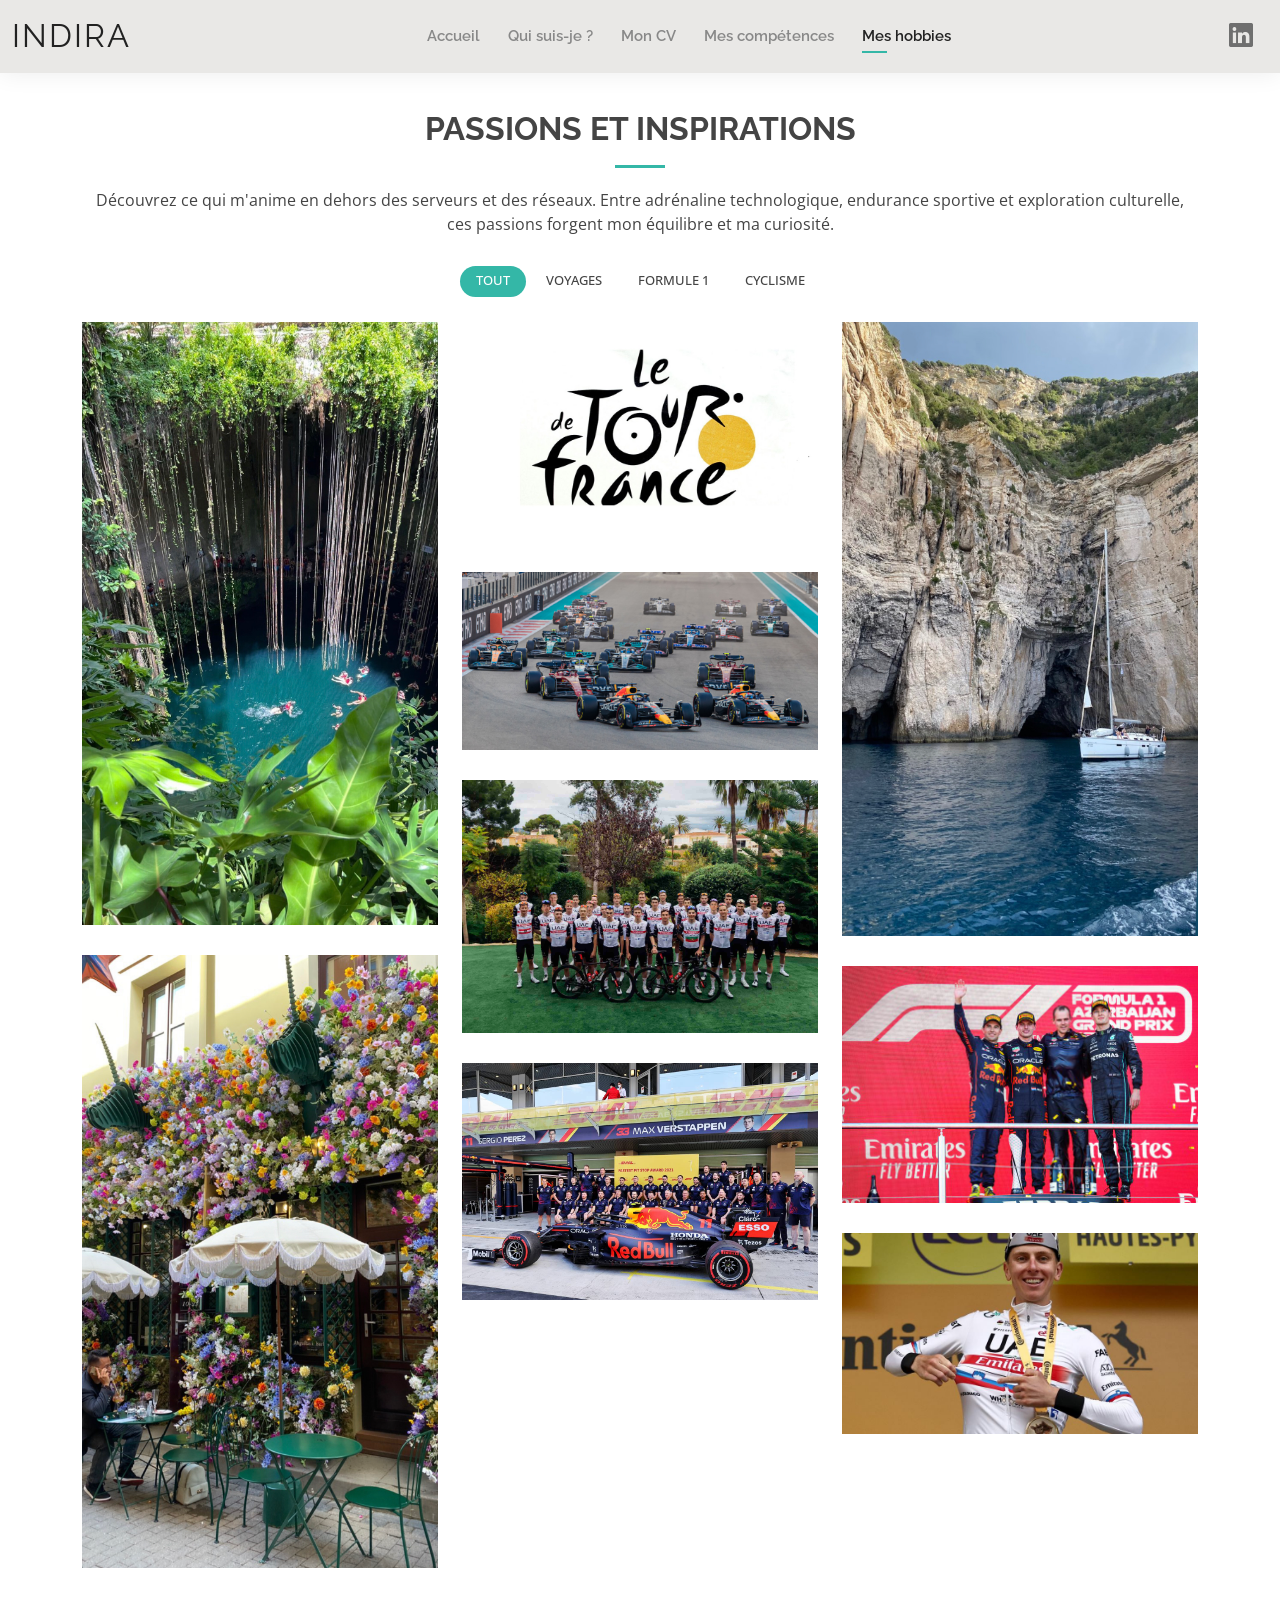
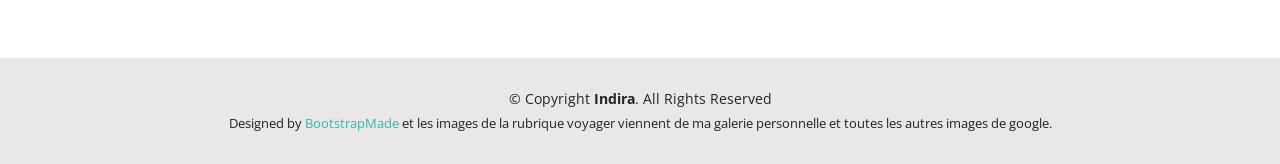
==== commit 2024b2d7: "Update portfolio.html" ====
--- a/portfolio.html
+++ b/portfolio.html
@@ -119,12 +119,12 @@
 
       <div class="col-lg-4 col-md-6 portfolio-item filter-app">
         <div class="portfolio-wrap">
-          <img src="assets/img/portfolio/portfolio-3.jpg" class="img-fluid" alt="">
+          <img src="assets/img/portfolio/portfolio-3.JPG" class="img-fluid" alt="">
           <div class="portfolio-info">
             <h4>La Grèce</h4>
             <p>Patrimoine et histoire</p>
             <div class="portfolio-links">
-              <a href="assets/img/portfolio/portfolio-3.jpg" data-gallery="portfolioGallery" class="portfolio-lightbox" title="Athènes, sa capitale, regroupe de nombreux sites d'intérêt, notamment l'Acropole, datant du Ve siècle avant JC, où se trouve le Parthénon. La Grèce est également connue pour ses plages, des étendues de sable noir de Santorin aux complexes animés de Mykonos"><i class="bx bx-plus"></i></a>
+              <a href="assets/img/portfolio/portfolio-3.JPG" data-gallery="portfolioGallery" class="portfolio-lightbox" title="Athènes, sa capitale, regroupe de nombreux sites d'intérêt, notamment l'Acropole, datant du Ve siècle avant JC, où se trouve le Parthénon. La Grèce est également connue pour ses plages, des étendues de sable noir de Santorin aux complexes animés de Mykonos"><i class="bx bx-plus"></i></a>
               <a href="portfolio-details.html" class="portfolio-details-lightbox" data-glightbox="type: external" title="Portfolio Details"><i class="bx bx-link"></i></a>
             </div>
           </div>
@@ -161,12 +161,12 @@
 
       <div class="col-lg-4 col-md-6 portfolio-item filter-app">
         <div class="portfolio-wrap">
-          <img src="assets/img/portfolio/portfolio-6.jpg" class="img-fluid" alt="">
+          <img src="assets/img/portfolio/portfolio-6.JPG" class="img-fluid" alt="">
           <div class="portfolio-info">
             <h4>La Lituanie</h4>
             <p>Découverte Baltique</p>
             <div class="portfolio-links">
-              <a href="assets/img/portfolio/portfolio-6.jpg" data-gallery="portfolioGallery" class="portfolio-lightbox" title="La Lituanie est le pays le plus au sud des États baltes. Ancien pays du bloc soviétique, elle est frontalière de la Pologne, la Lettonie et la Biélorussie. Vilnius, la capitale située près de la frontière avec la Biélorussie, est réputée pour sa vieille ville médiévale"><i class="bx bx-plus"></i></a>
+              <a href="assets/img/portfolio/portfolio-6.JPG" data-gallery="portfolioGallery" class="portfolio-lightbox" title="La Lituanie est le pays le plus au sud des États baltes. Ancien pays du bloc soviétique, elle est frontalière de la Pologne, la Lettonie et la Biélorussie. Vilnius, la capitale située près de la frontière avec la Biélorussie, est réputée pour sa vieille ville médiévale"><i class="bx bx-plus"></i></a>
               <a href="portfolio-details.html" class="portfolio-details-lightbox" data-glightbox="type: external" title="Portfolio Details"><i class="bx bx-link"></i></a>
             </div>
           </div>
@@ -256,4 +256,4 @@
 
 </body>
 
-</html>+</html>
--- a/assets/css/style.css
+++ b/assets/css/style.css
@@ -50,37 +50,7 @@
 # Preloader
 --------------------------------------------------------------*/
 #preloader {
-  position: fixed;
-  top: 0;
-  left: 0;
-  right: 0;
-  bottom: 0;
-  z-index: 9999;
-  overflow: hidden;
-  background: #fff;
-}
-
-#preloader:before {
-  content: "";
-  position: fixed;
-  top: calc(50% - 30px);
-  left: calc(50% - 30px);
-  border: 6px solid #34b7a7;
-  border-top-color: #dcf5f2;
-  border-radius: 50%;
-  width: 60px;
-  height: 60px;
-  animation: animate-preloader 1s linear infinite;
-}
-
-@keyframes animate-preloader {
-  0% {
-    transform: rotate(0deg);
-  }
-
-  100% {
-    transform: rotate(360deg);
-  }
+  display: none !important;
 }
 
 /*--------------------------------------------------------------
@@ -1226,4 +1196,4 @@
   text-align: left;
   margin-bottom: 8px;
   line-height: 1.4;
-}+}
